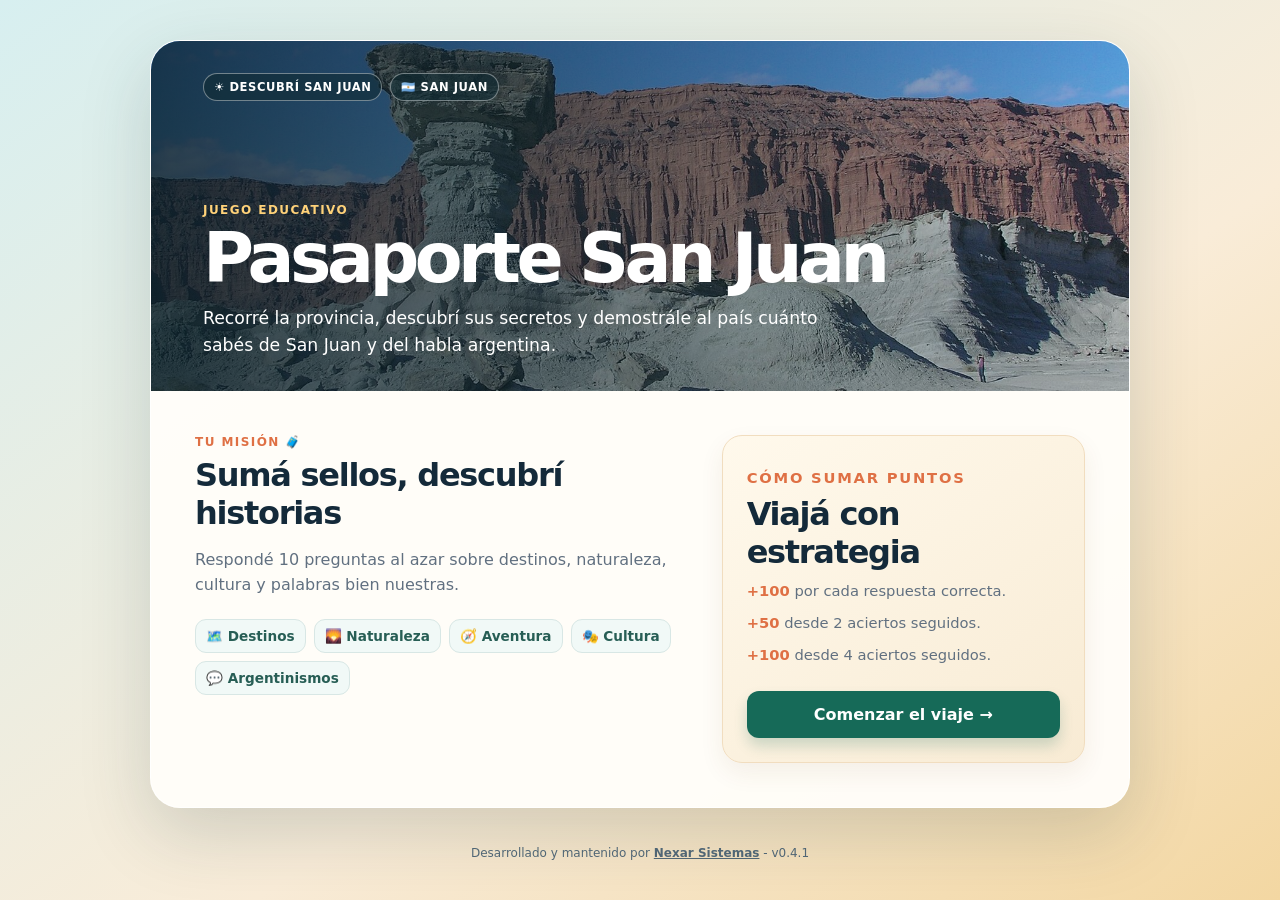
==== index.html @ 7a20f4d1 "fix: estabiliza feedback y transición de preguntas" ====
<!doctype html>
<html lang="es">
  <head>
    <meta charset="UTF-8" />
    <meta name="viewport" content="width=device-width, initial-scale=1.0" />
    <meta name="description" content="Un juego educativo para descubrir San Juan." />
    <title>Pasaporte San Juan</title>
    <link rel="stylesheet" href="css/app.css" />
  </head>
  <body>
    <main class="site-shell">
      <section class="game-card" aria-labelledby="game-title">
        <section id="welcome-screen" class="screen welcome" aria-labelledby="welcome-heading">
          <header class="hero">
            <img src="assets/images/ischigualasto-hero.jpg" alt="Formación rocosa del Parque Provincial Ischigualasto, San Juan" />
            <div class="hero-overlay"></div>
            <div class="hero-content">
              <div class="hero-badges"><span id="seasonal-badge">☀️ Descubrí San Juan</span><span>🇦🇷 San Juan</span></div>
              <p class="eyebrow hero-eyebrow">Juego educativo</p>
              <h1 id="game-title">Pasaporte San Juan</h1>
              <p>Recorré la provincia, descubrí sus secretos y demostrále al país cuánto sabés de San Juan y del habla argentina.</p>
            </div>
          </header>
          <div class="welcome-grid">
            <section class="mission" aria-labelledby="welcome-heading">
              <p class="eyebrow">Tu misión 🧳</p>
              <h2 id="welcome-heading">Sumá sellos, descubrí historias</h2>
              <p>Respondé 10 preguntas al azar sobre destinos, naturaleza, cultura y palabras bien nuestras.</p>
              <ul class="category-cards" aria-label="Categorías del juego">
                <li>🗺️ Destinos</li><li>🌄 Naturaleza</li><li>🧭 Aventura</li><li>🎭 Cultura</li><li>💬 Argentinismos</li>
              </ul>
            </section>
            <aside class="points-card" aria-label="Cómo sumar puntos">
              <p class="eyebrow">Cómo sumar puntos</p>
              <h2>Viajá con estrategia</h2>
              <p><strong>+100</strong> por cada respuesta correcta.</p>
              <p><strong>+50</strong> desde 2 aciertos seguidos.</p>
              <p><strong>+100</strong> desde 4 aciertos seguidos.</p>
              <button id="start-button" class="button button-primary" type="button">Comenzar el viaje <span aria-hidden="true">→</span></button>
              <p id="connection-message" class="connection-message is-hidden" role="status"></p>
            </aside>
          </div>
        </section>

        <section id="game-screen" class="screen is-hidden" aria-live="polite" aria-labelledby="question-heading">
          <div class="stats" aria-label="Estado de la partida">
            <div><span class="stat-label">Progreso</span><strong id="progress-text">1 de 10</strong></div>
            <div><span class="stat-label">Puntaje</span><strong id="score-text">0</strong></div>
            <div><span class="stat-label">Racha</span><strong id="streak-text">0</strong></div>
          </div>
          <div class="progress-track" aria-hidden="true"><div id="progress-bar" class="progress-bar"></div></div>
          <div id="question-layout" class="question-layout">
            <div class="question-header">
              <p id="category-text" class="category"></p>
              <h2 id="question-heading" class="question"></h2>
              <p id="hint-text" class="hint is-hidden"></p>
            </div>
            <div class="question-columns">
              <figure id="question-media" class="question-media">
                <img id="question-image" src="" alt="" />
                <div id="question-media-context" class="question-media-context is-hidden" aria-hidden="true"><img id="question-context-image" src="" alt="" /></div>
                <div id="question-fallback-landscape" class="question-fallback question-fallback-landscape" aria-hidden="true">
                  <img src="assets/images/ischigualasto-hero.jpg" alt="" />
                  <img src="assets/images/parque-el-leoncito.jpg" alt="" />
                  <img src="assets/images/dique-ullum.jpg" alt="" />
                  <span>San Juan</span>
                </div>
                <div id="question-fallback-argentinismos" class="question-fallback question-fallback-argentinismos is-hidden" aria-hidden="true">
                  <span></span><span></span><span></span><span></span>
                </div>
              </figure>
              <div class="question-content">
                <div id="answers" class="answers" role="group" aria-label="Opciones de respuesta"></div>
                <div id="feedback" class="feedback feedback-pending" aria-live="assertive"><span>Elegí una opción para ver el resultado.</span></div>
                <button id="next-button" class="button button-primary" type="button" disabled>Respondé para continuar</button>
              </div>
            </div>
          </div>
        </section>

        <section id="result-screen" class="screen is-hidden" aria-labelledby="result-heading">
          <div class="result-badge" aria-hidden="true">✦</div>
          <p class="eyebrow">Viaje completado</p>
          <h2 id="result-heading">Tu pasaporte tiene nuevos sellos</h2>
          <p id="result-level" class="result-level"></p>
          <p id="result-message" class="result-message"></p>
          <div class="result-stats" aria-label="Resultados de la partida">
            <div><strong id="correct-text">0</strong><span>Aciertos</span></div>
            <div><strong id="final-score-text">0</strong><span>Puntos</span></div>
            <div><strong id="max-streak-text">0</strong><span>Mejor racha</span></div>
          </div>
          <button id="restart-button" class="button button-primary" type="button">Jugar nuevamente <span aria-hidden="true">↻</span></button>
        </section>
      </section>
      <footer class="site-footer">Desarrollado y mantenido por <a href="https://nexarsistemas.com.ar/" target="_blank" rel="noopener noreferrer">Nexar Sistemas</a> - v<span id="app-version">0.4.0</span></footer>
    </main>
    <script src="js/config.js"></script>
    <script src="js/presentation.js"></script>
    <script src="js/supabase-client.js"></script>
    <script src="js/game-engine.js"></script>
    <script src="js/app.js"></script>
    <script>renderPresentation();</script>
  </body>
</html>
---- css/app.css ----
:root { --ink:#142a3a; --muted:#617080; --cream:#fffdf9; --sand:#f7eee0; --sun:#f7af32; --orange:#df7044; --leaf:#166a58; --sky:#d8eef1; --line:#d9e2e4; --white:#fff; }
* { box-sizing:border-box; } body { margin:0; min-width:320px; color:var(--ink); font-family:Inter,ui-sans-serif,system-ui,-apple-system,BlinkMacSystemFont,"Segoe UI",sans-serif; background:linear-gradient(145deg,#d7eff0,#f9ecd8 60%,#f3d7a2); }
button { font:inherit; } button:focus-visible,a:focus-visible { outline:3px solid #0f8ca1; outline-offset:3px; } .site-shell { min-height:100vh; display:grid; place-items:center; padding:28px 16px; }.game-card { width:min(100%,980px); overflow:hidden; border:1px solid rgba(255,255,255,.8); border-radius:30px; background:rgba(255,253,249,.97); box-shadow:0 25px 70px rgba(31,60,67,.18); }.site-footer { grid-column:1;margin:14px 0 0;color:#506675;font-size:.75rem;text-align:center; }.site-footer a { color:inherit;font-weight:700; }.screen { animation:appear .25s ease-out; }.is-hidden { display:none!important; }
.hero { height:350px; position:relative; overflow:hidden; color:#fff; }.hero img { width:100%;height:100%;object-fit:cover; }.hero-overlay { position:absolute;inset:0;background:linear-gradient(90deg,rgba(8,30,39,.83),rgba(9,38,46,.44) 65%,rgba(9,38,46,.18)); }.hero-content { position:absolute;inset:0; display:flex; flex-direction:column; justify-content:flex-end; padding:32px clamp(24px,5vw,52px); }.hero-badges { display:flex;flex-wrap:wrap;gap:8px;margin-bottom:auto; }.hero-badges span { padding:6px 10px;border:1px solid #ffffff66;border-radius:999px;background:#102b3299;font-size:.72rem;font-weight:800;text-transform:uppercase;letter-spacing:.05em; }.eyebrow { margin:0 0 7px;color:var(--orange);font-size:.75rem;font-weight:850;letter-spacing:.12em;text-transform:uppercase; }.hero-eyebrow { color:#ffd279; }.hero h1 { margin:0;font-size:clamp(2.35rem,7vw,4.35rem);line-height:.98;letter-spacing:-.065em; }.hero p:not(.eyebrow) { max-width:620px;margin:13px 0 0;font-size:clamp(.95rem,2vw,1.08rem);line-height:1.55; }
.welcome-grid { display:grid;grid-template-columns:1.25fr .9fr;gap:22px;padding:clamp(24px,5vw,44px); }.mission h2,.points-card h2,.screen h2 { margin:0;font-size:clamp(1.5rem,4vw,2rem);letter-spacing:-.04em; }.mission > p:not(.eyebrow),.points-card > p:not(.eyebrow),.result-message,.hint { color:var(--muted);line-height:1.55; }.category-cards { display:flex;flex-wrap:wrap;gap:8px;padding:0;margin:22px 0 0;list-style:none; }.category-cards li { padding:8px 10px;border:1px solid #d8e7e5;border-radius:11px;background:#f1f9f7;color:#275e55;font-size:.85rem;font-weight:700; }.points-card { align-self:start;padding:24px;border:1px solid #f1ddbf;border-radius:20px;background:linear-gradient(145deg,#fff9ec,#f8ebd4);box-shadow:0 10px 25px #67431613; }.points-card > p { margin:9px 0;font-size:.92rem; }.points-card strong { color:var(--orange); }.button { border:0;border-radius:12px;padding:14px 20px;font-weight:800;cursor:pointer;transition:transform .15s,box-shadow .15s; }.button:hover { transform:translateY(-2px); }.button:disabled { cursor:wait;opacity:.72;transform:none; }.button-primary { width:100%;margin-top:16px;color:#fff;background:var(--leaf);box-shadow:0 8px 14px #166a5833; }.connection-message { margin:12px 0 0;color:#9b3c32;font-size:.9rem;line-height:1.45; }
#game-screen,#result-screen { padding:clamp(24px,5vw,48px); }.screen#game-screen { min-height:clamp(680px,78vh,820px); }.stats { display:grid;grid-template-columns:repeat(3,1fr);gap:10px;padding-bottom:14px; }.stats div { padding:10px;border-radius:12px;background:#f5f8f8;text-align:center; }.stat-label { display:block;color:var(--muted);font-size:.7rem;font-weight:700;text-transform:uppercase; }.stats strong { font-size:1.05rem; }.progress-track { height:8px;margin-bottom:25px;overflow:hidden;border-radius:99px;background:#e5ecee; }.progress-bar { width:0;height:100%;background:linear-gradient(90deg,var(--sun),var(--orange));border-radius:inherit;transition:width .25s; }.category { display:inline-block;margin:0 0 10px;padding:5px 10px;border-radius:99px;background:#fff0ce;color:#915f14;font-size:.8rem;font-weight:800; }.question { min-height:clamp(3.4rem,7vw,4.8rem);margin-bottom:9px!important; }.hint { min-height:2.8rem;margin:0 0 17px;font-size:.92rem;font-style:italic; }.question-media { position:relative;display:grid;place-items:center;height:clamp(165px,22vw,260px);margin:0 0 18px;border-radius:15px;overflow:hidden;background:#edf3f3; }.question-media img { display:block;width:100%;height:100%;object-fit:cover; }.question-media-placeholder { display:none;color:#819397;font-size:.85rem;font-style:italic; }.question-media.is-placeholder { background:linear-gradient(145deg,#eef4f3,#e5eeee); }.question-media.is-placeholder img { display:none; }.question-media.is-placeholder .question-media-placeholder { display:block; }.answers { display:grid;gap:10px; }.answer { display:flex;align-items:center;gap:12px;width:100%;padding:13px;border:1px solid var(--line);border-radius:12px;color:var(--ink);text-align:left;cursor:pointer;background:#fff;transition:border-color .15s,background .15s,transform .15s; }.answer:hover:not(:disabled) { border-color:#78abb9;background:#f5fbfc;transform:translateX(3px); }.answer:disabled { cursor:default; }.answer-letter { display:grid;place-items:center;flex:0 0 28px;height:28px;border-radius:8px;color:#506675;background:#eef4f5;font-size:.8rem;font-weight:800; }.answer.is-correct { border-color:#56a27b;background:#eaf7ef; }.answer.is-correct .answer-letter { color:#fff;background:#3b9167; }.answer.is-wrong { border-color:#d66f65;background:#fff0ee; }.answer.is-wrong .answer-letter { color:#fff;background:#c85851; }.feedback { min-height:clamp(112px,14vw,150px);margin:18px 0 14px;padding:15px;border-left:4px solid;border-radius:8px;line-height:1.45; }.feedback p { margin:6px 0 0;font-size:.92rem; }.feedback-pending { border-color:#cbd9d9;background:#f6f9f8;color:#7b8c8d; }.feedback-correct { border-color:#3b9167;background:#edf9f1; }.feedback-wrong { border-color:#c85851;background:#fff2f0; }.result-badge { display:grid;place-items:center;width:64px;height:64px;margin:0 auto 8px;border-radius:18px;background:var(--sun);color:#fff;font-size:35px;box-shadow:0 8px 18px #f5a62355; }.result-level { color:var(--orange)!important;font-size:1.2rem;font-weight:800; }.result-message { max-width:440px;margin:0 auto 24px!important; }.result-stats { display:grid;grid-template-columns:repeat(3,1fr);gap:10px;margin:24px 0; }.result-stats div { padding:16px 7px;border-radius:14px;background:#f7f3e8; }.result-stats strong { display:block;color:var(--orange);font-size:1.35rem; }.result-stats span { display:block;margin-top:3px;color:var(--muted);font-size:.75rem;font-weight:700; }.screen#result-screen { text-align:center; } @keyframes appear { from { opacity:0;transform:translateY(6px); } to { opacity:1;transform:none; } }
@media (max-width:680px) { .site-shell { padding:0;place-items:stretch; }.game-card { border-radius:0;min-height:100vh; }.hero { height:410px; }.hero-content { padding:22px; }.welcome-grid { grid-template-columns:1fr;padding:25px 20px 34px; }.points-card { padding:21px; }.stats { gap:6px; }.stats div { padding:8px 3px; }.stats strong { font-size:.95rem; }.screen#game-screen { min-height:calc(100vh - 40px); }.result-stats { gap:6px; } }

/* La pregunta se compone en dos columnas sin cambiar la identidad visual. */
.screen#game-screen { min-height:unset; }
.question-layout { display:block; transition:opacity .18s ease,transform .18s ease; }
.question-layout.is-changing { opacity:0; transform:translateY(6px); }
.question-header { min-height:clamp(156px,15vw,190px); }
.question-header .question { min-height:clamp(3.1rem,5vw,4.1rem); }
.question-columns { display:grid; grid-template-columns:minmax(300px,.78fr) minmax(0,1.55fr); gap:clamp(22px,4vw,42px); align-items:start; }
.question-media { height:clamp(210px,18vw,230px); margin:0; }
.question-media img { width:100%; height:100%; object-fit:cover; }
.question-media-context { position:absolute; right:10px; bottom:10px; z-index:1; width:34%; height:42%; overflow:hidden; border:3px solid var(--white); border-radius:10px; box-shadow:0 6px 14px #142a3a33; }
.question-media-context img { display:block; width:100%; height:100%; object-fit:cover; }
.question-media.is-placeholder .question-fallback img { display:block; }
.question-fallback { position:absolute; inset:0; overflow:hidden; }
.question-fallback-landscape { display:grid; grid-template-columns:1.2fr 1fr; grid-template-rows:1fr 1fr; gap:3px; background:var(--sky); }
.question-fallback-landscape img { min-width:0; min-height:0; object-fit:cover; filter:saturate(.82); }
.question-fallback-landscape img:first-child { grid-row:1 / 3; }
.question-fallback-landscape span { position:absolute; right:12px; bottom:10px; padding:5px 9px; border-radius:999px; color:#fff; background:#142a3acc; font-size:.72rem; font-weight:800; letter-spacing:.08em; text-transform:uppercase; }
.question-fallback-argentinismos { display:flex; flex-wrap:wrap; align-content:center; justify-content:center; gap:7px; padding:18px; background:linear-gradient(145deg,#fff9ec,#f8ebd4); }
.question-fallback-argentinismos::before { content:'☕'; position:absolute; top:12px; left:16px; color:var(--orange); font-size:2rem; opacity:.55; }
.question-fallback-argentinismos::after { content:'Palabras bien nuestras'; position:absolute; right:12px; bottom:12px; color:#915f14; font-size:.7rem; font-weight:800; letter-spacing:.06em; text-transform:uppercase; }
.question-fallback-argentinismos span { padding:7px 10px; border:1px solid #e7c887; border-radius:999px; color:#895b13; background:#fffdf9cc; font-size:.8rem; font-weight:800; }
.question-fallback-argentinismos span::after { content:''; }
.question-fallback-argentinismos span:nth-child(1)::before { content:'mate'; }
.question-fallback-argentinismos span:nth-child(2)::before { content:'bondi'; }
.question-fallback-argentinismos span:nth-child(3)::before { content:'laburo'; }
.question-fallback-argentinismos span:nth-child(4)::before { content:'che'; }
.question-fallback-argentinismos span { font-size:0; }
.question-fallback-argentinismos span::before { font-size:.8rem; }
.question-content { min-width:0; }
.feedback { min-height:129px; }
@media (max-width:680px) {
  .screen#game-screen { min-height:unset; }
  .question-header { min-height:0; }
  .question-columns { grid-template-columns:1fr; gap:20px; }
  .question-media { height:clamp(165px,46vw,205px); }
  .question-media-context { right:8px; bottom:8px; width:38%; height:40%; border-width:2px; }
  .feedback { min-height:156px; }
  .question-content { display:contents; }
  .question-media { order:0; }
  .question-content .answers { order:4; }
  .question-content .feedback { order:5; }
  .question-content #next-button { order:6; }
}
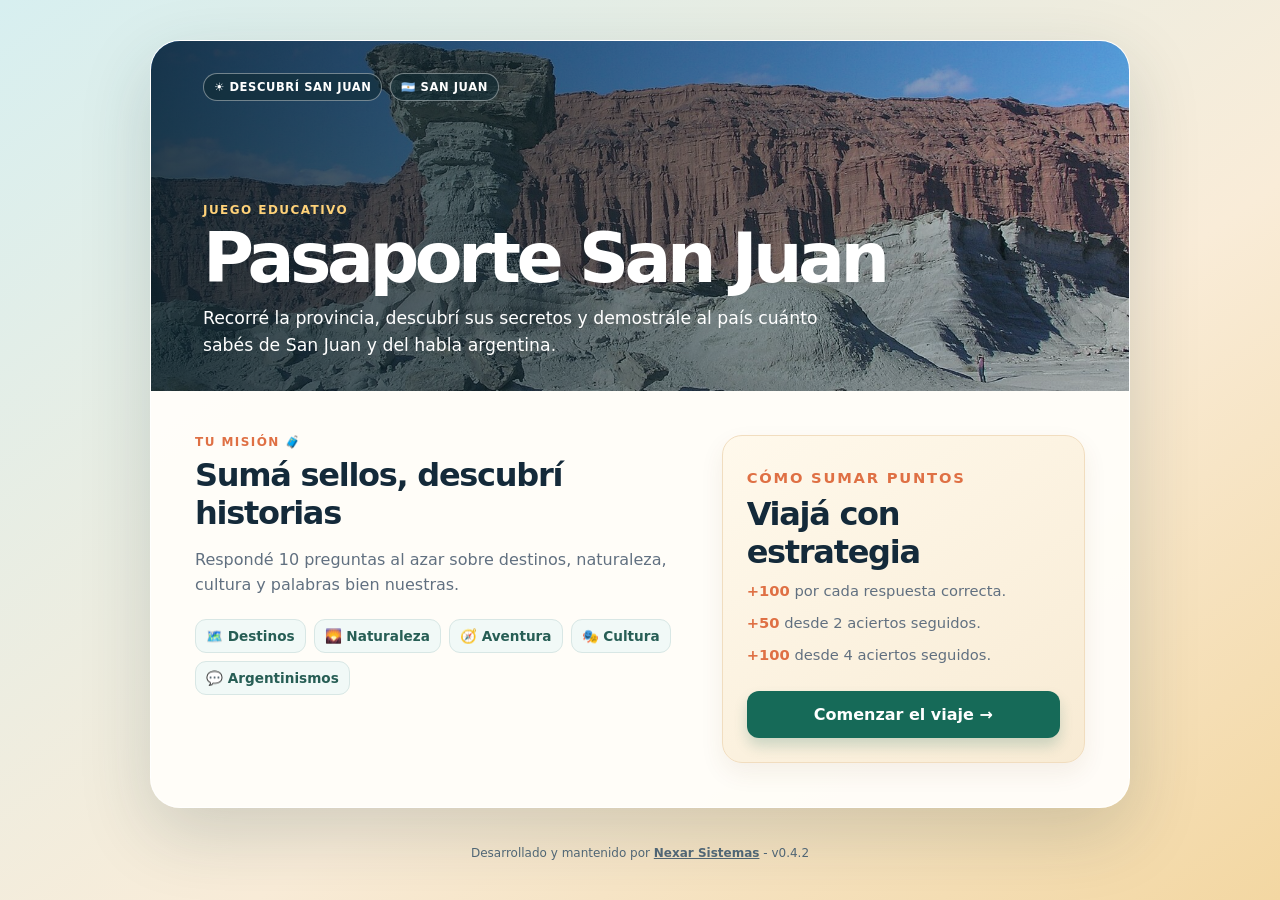
==== commit ea7ce377: "chore: prepara versión 0.4.2" ====
--- a/index.html
+++ b/index.html
@@ -92,7 +92,7 @@
           <button id="restart-button" class="button button-primary" type="button">Jugar nuevamente <span aria-hidden="true">↻</span></button>
         </section>
       </section>
-      <footer class="site-footer">Desarrollado y mantenido por <a href="https://nexarsistemas.com.ar/" target="_blank" rel="noopener noreferrer">Nexar Sistemas</a> - v<span id="app-version">0.4.0</span></footer>
+      <footer class="site-footer">Desarrollado y mantenido por <a href="https://nexarsistemas.com.ar/" target="_blank" rel="noopener noreferrer">Nexar Sistemas</a> - v<span id="app-version">0.4.2</span></footer>
     </main>
     <script src="js/config.js"></script>
     <script src="js/presentation.js"></script>
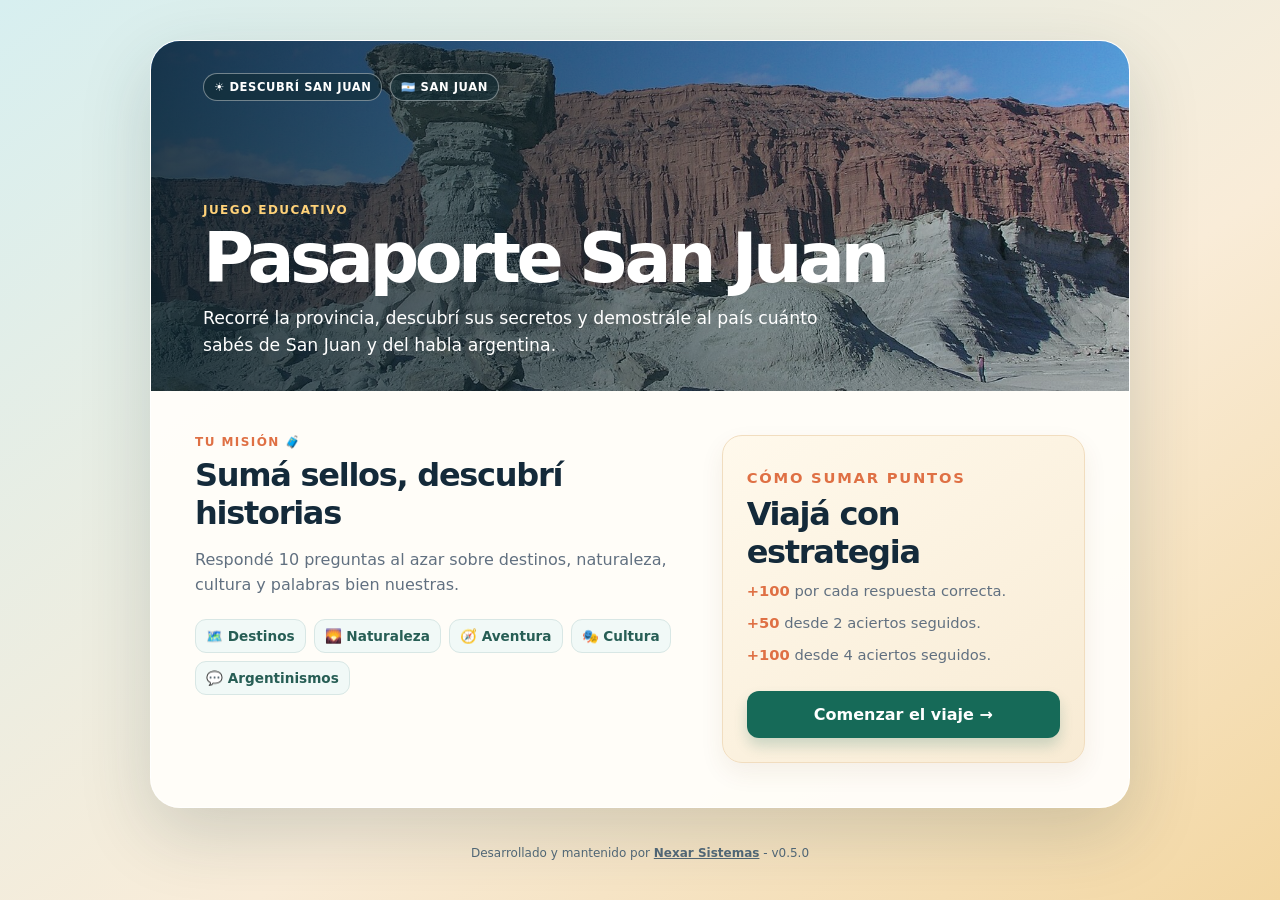
==== commit 142d24fe: "chore: prepara versión 0.5.0" ====
--- a/index.html
+++ b/index.html
@@ -92,7 +92,7 @@
           <button id="restart-button" class="button button-primary" type="button">Jugar nuevamente <span aria-hidden="true">↻</span></button>
         </section>
       </section>
-      <footer class="site-footer">Desarrollado y mantenido por <a href="https://nexarsistemas.com.ar/" target="_blank" rel="noopener noreferrer">Nexar Sistemas</a> - v<span id="app-version">0.4.2</span></footer>
+      <footer class="site-footer">Desarrollado y mantenido por <a href="https://nexarsistemas.com.ar/" target="_blank" rel="noopener noreferrer">Nexar Sistemas</a> - v<span id="app-version">0.5.0</span></footer>
     </main>
     <script src="js/config.js"></script>
     <script src="js/presentation.js"></script>
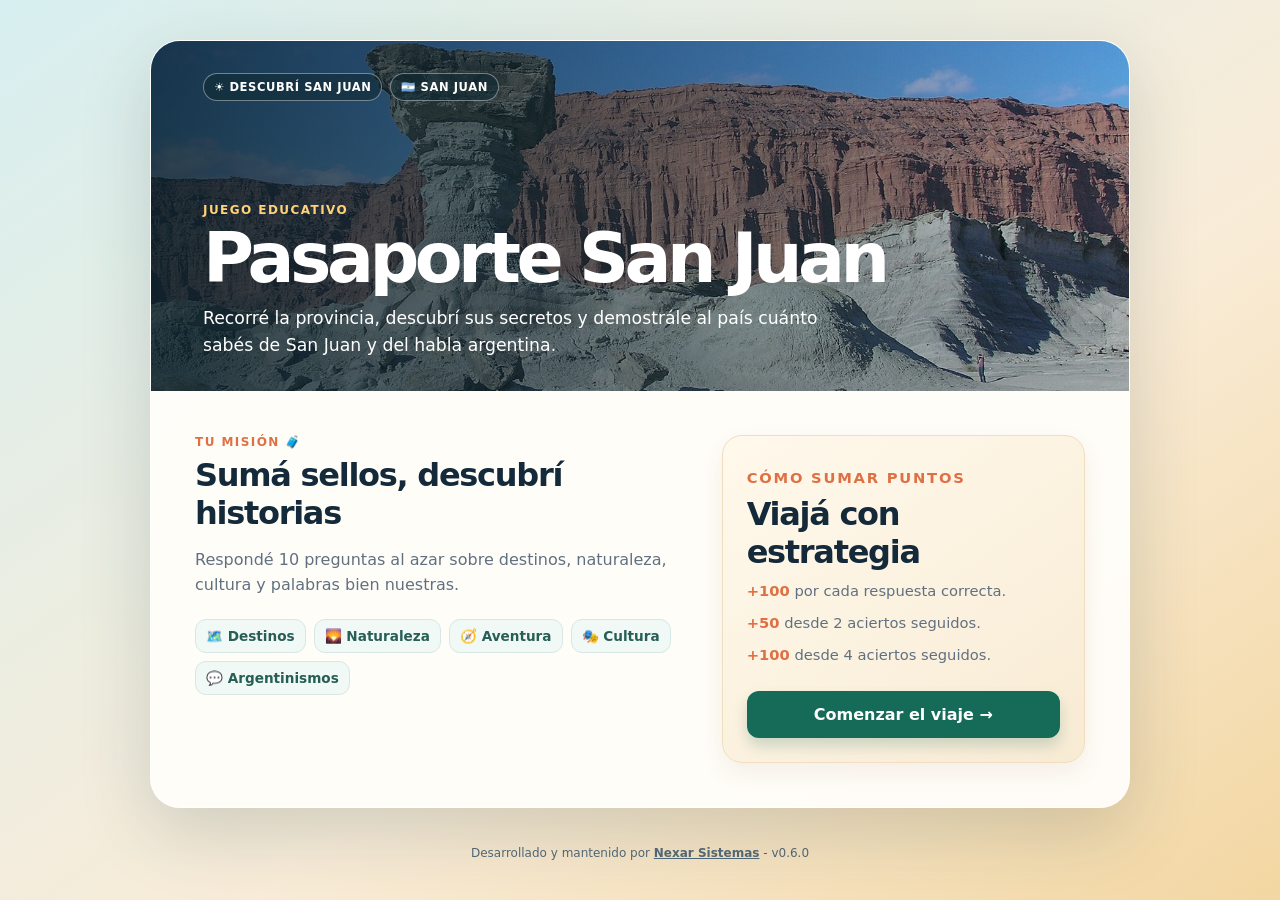
==== commit 1de89e5f: "chore: prepara versión 0.6.0" ====
--- a/index.html
+++ b/index.html
@@ -92,7 +92,7 @@
           <button id="restart-button" class="button button-primary" type="button">Jugar nuevamente <span aria-hidden="true">↻</span></button>
         </section>
       </section>
-      <footer class="site-footer">Desarrollado y mantenido por <a href="https://nexarsistemas.com.ar/" target="_blank" rel="noopener noreferrer">Nexar Sistemas</a> - v<span id="app-version">0.5.0</span></footer>
+      <footer class="site-footer">Desarrollado y mantenido por <a href="https://nexarsistemas.com.ar/" target="_blank" rel="noopener noreferrer">Nexar Sistemas</a> - v<span id="app-version">0.6.0</span></footer>
     </main>
     <script src="js/config.js"></script>
     <script src="js/presentation.js"></script>
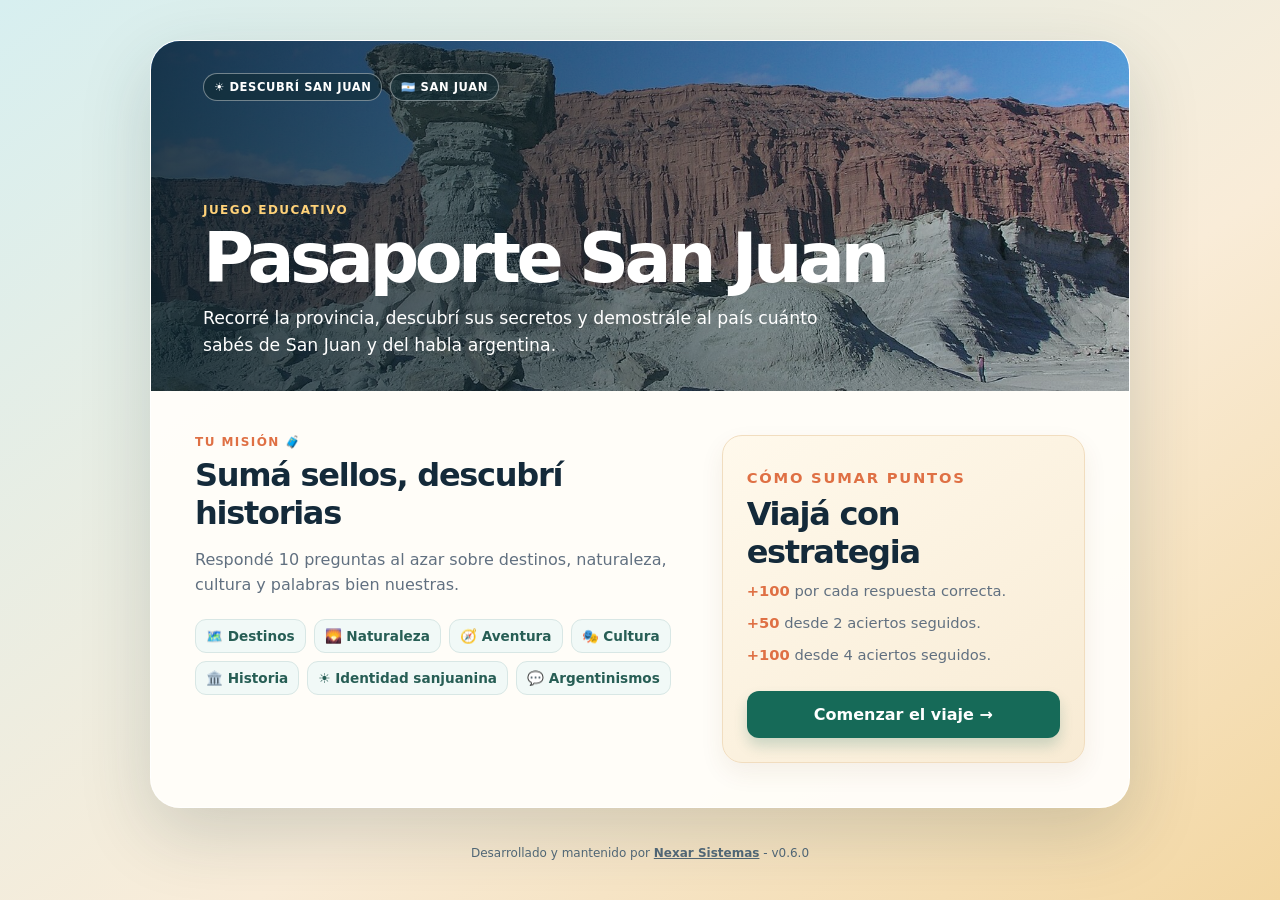
==== commit 2fd7a1bb: "fix: muestra todas las categorías en el inicio" ====
--- a/index.html
+++ b/index.html
@@ -27,7 +27,7 @@
               <h2 id="welcome-heading">Sumá sellos, descubrí historias</h2>
               <p>Respondé 10 preguntas al azar sobre destinos, naturaleza, cultura y palabras bien nuestras.</p>
               <ul class="category-cards" aria-label="Categorías del juego">
-                <li>🗺️ Destinos</li><li>🌄 Naturaleza</li><li>🧭 Aventura</li><li>🎭 Cultura</li><li>💬 Argentinismos</li>
+                <li>🗺️ Destinos</li><li>🌄 Naturaleza</li><li>🧭 Aventura</li><li>🎭 Cultura</li><li>🏛️ Historia</li><li>☀️ Identidad sanjuanina</li><li>💬 Argentinismos</li>
               </ul>
             </section>
             <aside class="points-card" aria-label="Cómo sumar puntos">
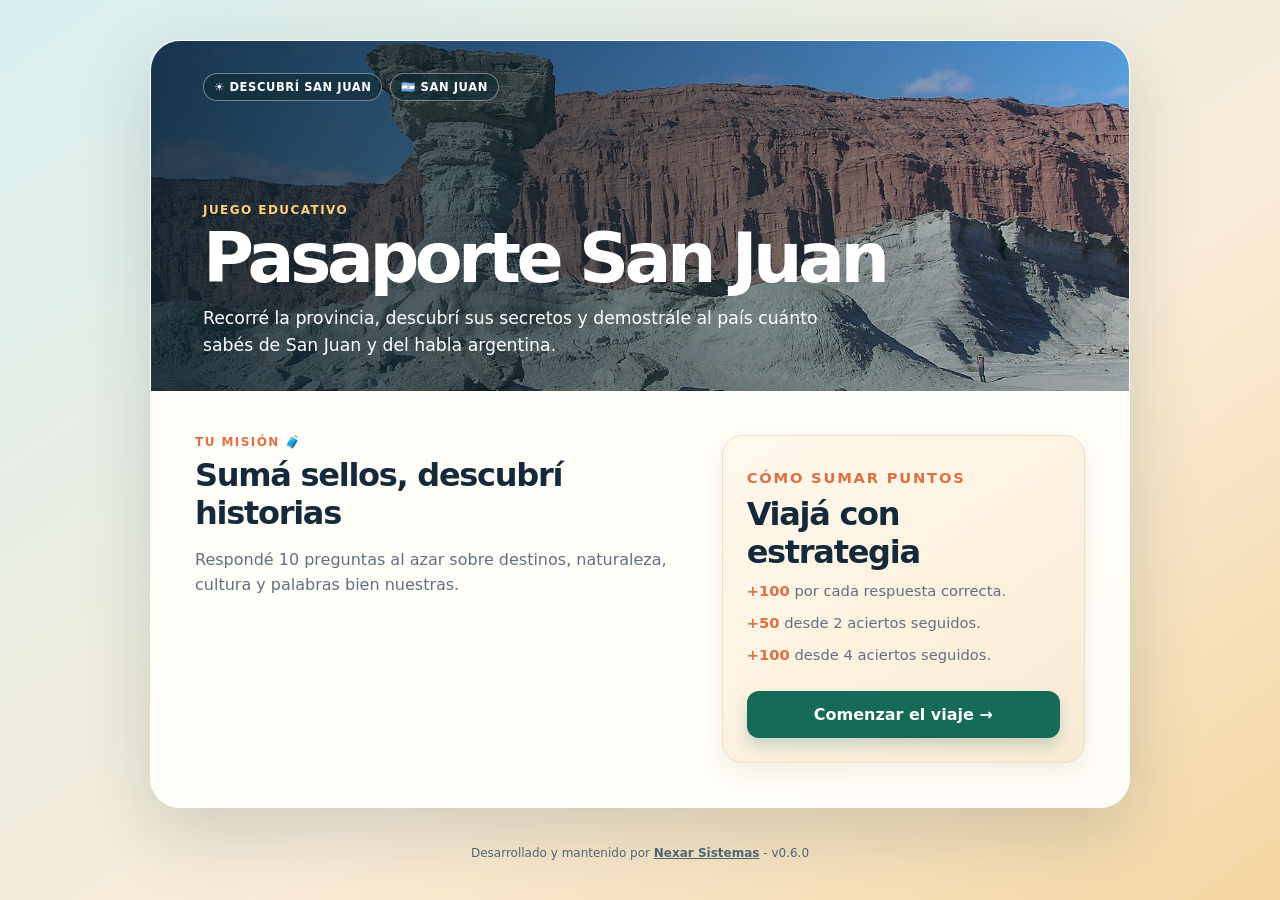
==== commit 37aebe5d: "fix: carga categorías públicas en el inicio" ====
--- a/index.html
+++ b/index.html
@@ -26,9 +26,7 @@
               <p class="eyebrow">Tu misión 🧳</p>
               <h2 id="welcome-heading">Sumá sellos, descubrí historias</h2>
               <p>Respondé 10 preguntas al azar sobre destinos, naturaleza, cultura y palabras bien nuestras.</p>
-              <ul class="category-cards" aria-label="Categorías del juego">
-                <li>🗺️ Destinos</li><li>🌄 Naturaleza</li><li>🧭 Aventura</li><li>🎭 Cultura</li><li>🏛️ Historia</li><li>☀️ Identidad sanjuanina</li><li>💬 Argentinismos</li>
-              </ul>
+              <ul id="category-cards" class="category-cards" aria-label="Categorías del juego"></ul>
             </section>
             <aside class="points-card" aria-label="Cómo sumar puntos">
               <p class="eyebrow">Cómo sumar puntos</p>
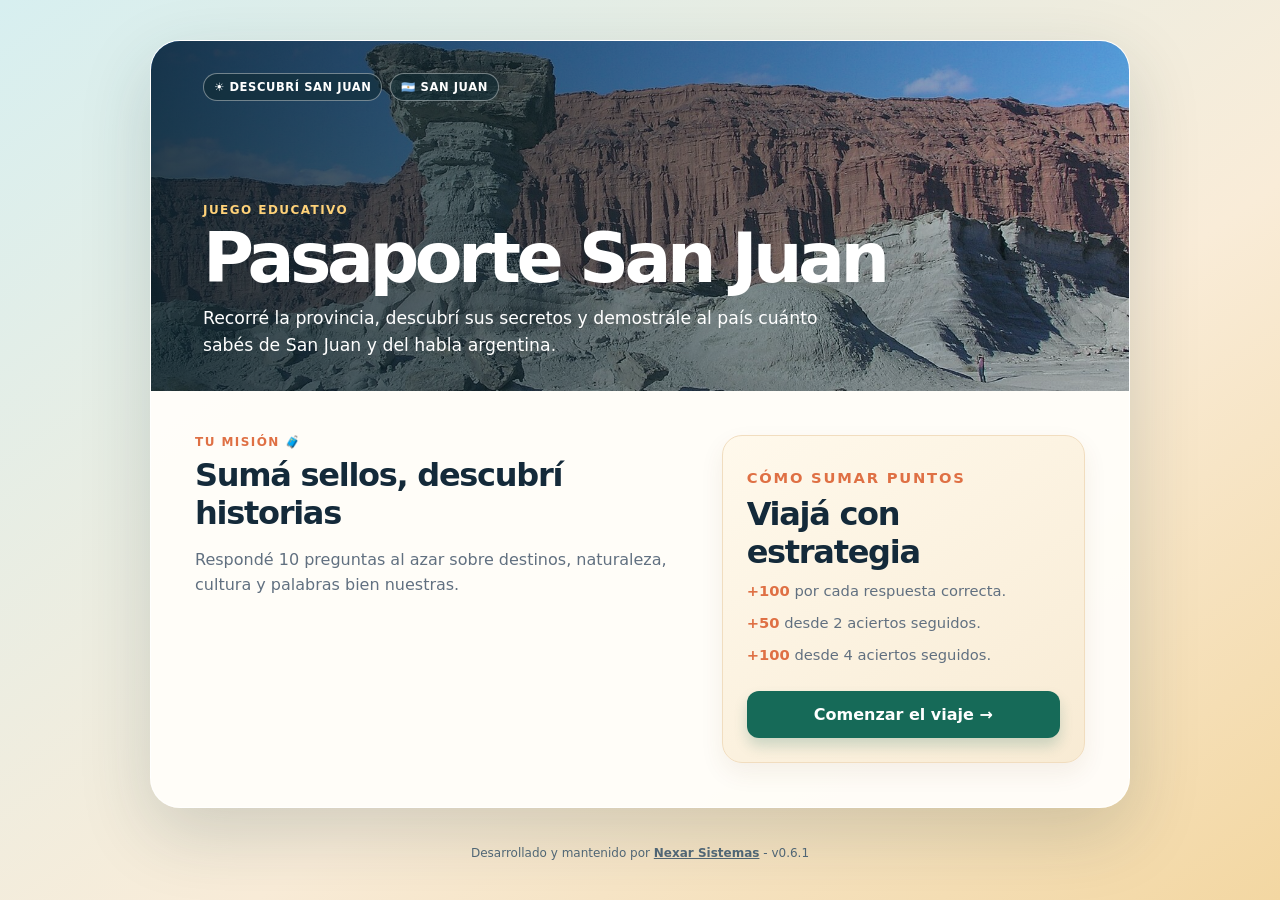
==== commit 89eed775: "chore: actualiza versión visible" ====
--- a/index.html
+++ b/index.html
@@ -56,16 +56,7 @@
             <div class="question-columns">
               <figure id="question-media" class="question-media">
                 <img id="question-image" src="" alt="" />
-                <div id="question-media-context" class="question-media-context is-hidden" aria-hidden="true"><img id="question-context-image" src="" alt="" /></div>
-                <div id="question-fallback-landscape" class="question-fallback question-fallback-landscape" aria-hidden="true">
-                  <img src="assets/images/ischigualasto-hero.jpg" alt="" />
-                  <img src="assets/images/parque-el-leoncito.jpg" alt="" />
-                  <img src="assets/images/dique-ullum.jpg" alt="" />
-                  <span>San Juan</span>
-                </div>
-                <div id="question-fallback-argentinismos" class="question-fallback question-fallback-argentinismos is-hidden" aria-hidden="true">
-                  <span></span><span></span><span></span><span></span>
-                </div>
+                <figcaption id="question-image-caption" class="question-image-caption is-hidden">Imagen ilustrativa</figcaption>
               </figure>
               <div class="question-content">
                 <div id="answers" class="answers" role="group" aria-label="Opciones de respuesta"></div>
@@ -90,7 +81,7 @@
           <button id="restart-button" class="button button-primary" type="button">Jugar nuevamente <span aria-hidden="true">↻</span></button>
         </section>
       </section>
-      <footer class="site-footer">Desarrollado y mantenido por <a href="https://nexarsistemas.com.ar/" target="_blank" rel="noopener noreferrer">Nexar Sistemas</a> - v<span id="app-version">0.6.0</span></footer>
+      <footer class="site-footer">Desarrollado y mantenido por <a href="https://nexarsistemas.com.ar/" target="_blank" rel="noopener noreferrer">Nexar Sistemas</a> - v<span id="app-version">0.6.1</span></footer>
     </main>
     <script src="js/config.js"></script>
     <script src="js/presentation.js"></script>
--- a/css/app.css
+++ b/css/app.css
@@ -15,25 +15,8 @@
 .question-columns { display:grid; grid-template-columns:minmax(300px,.78fr) minmax(0,1.55fr); gap:clamp(22px,4vw,42px); align-items:start; }
 .question-media { height:clamp(210px,18vw,230px); margin:0; }
 .question-media img { width:100%; height:100%; object-fit:cover; }
-.question-media-context { position:absolute; right:10px; bottom:10px; z-index:1; width:34%; height:42%; overflow:hidden; border:3px solid var(--white); border-radius:10px; box-shadow:0 6px 14px #142a3a33; }
-.question-media-context img { display:block; width:100%; height:100%; object-fit:cover; }
-.question-media.is-placeholder .question-fallback img { display:block; }
-.question-fallback { position:absolute; inset:0; overflow:hidden; }
-.question-fallback-landscape { display:grid; grid-template-columns:1.2fr 1fr; grid-template-rows:1fr 1fr; gap:3px; background:var(--sky); }
-.question-fallback-landscape img { min-width:0; min-height:0; object-fit:cover; filter:saturate(.82); }
-.question-fallback-landscape img:first-child { grid-row:1 / 3; }
-.question-fallback-landscape span { position:absolute; right:12px; bottom:10px; padding:5px 9px; border-radius:999px; color:#fff; background:#142a3acc; font-size:.72rem; font-weight:800; letter-spacing:.08em; text-transform:uppercase; }
-.question-fallback-argentinismos { display:flex; flex-wrap:wrap; align-content:center; justify-content:center; gap:7px; padding:18px; background:linear-gradient(145deg,#fff9ec,#f8ebd4); }
-.question-fallback-argentinismos::before { content:'☕'; position:absolute; top:12px; left:16px; color:var(--orange); font-size:2rem; opacity:.55; }
-.question-fallback-argentinismos::after { content:'Palabras bien nuestras'; position:absolute; right:12px; bottom:12px; color:#915f14; font-size:.7rem; font-weight:800; letter-spacing:.06em; text-transform:uppercase; }
-.question-fallback-argentinismos span { padding:7px 10px; border:1px solid #e7c887; border-radius:999px; color:#895b13; background:#fffdf9cc; font-size:.8rem; font-weight:800; }
-.question-fallback-argentinismos span::after { content:''; }
-.question-fallback-argentinismos span:nth-child(1)::before { content:'mate'; }
-.question-fallback-argentinismos span:nth-child(2)::before { content:'bondi'; }
-.question-fallback-argentinismos span:nth-child(3)::before { content:'laburo'; }
-.question-fallback-argentinismos span:nth-child(4)::before { content:'che'; }
-.question-fallback-argentinismos span { font-size:0; }
-.question-fallback-argentinismos span::before { font-size:.8rem; }
+.question-image-caption { position:absolute; right:10px; bottom:10px; padding:5px 9px; border-radius:999px; color:#fff; background:#142a3acc; font-size:.72rem; font-weight:800; }
+.question-media.is-placeholder img { display:block; }
 .question-content { min-width:0; }
 .feedback { min-height:129px; }
 @media (max-width:680px) {
@@ -41,7 +24,6 @@
   .question-header { min-height:0; }
   .question-columns { grid-template-columns:1fr; gap:20px; }
   .question-media { height:clamp(165px,46vw,205px); }
-  .question-media-context { right:8px; bottom:8px; width:38%; height:40%; border-width:2px; }
   .feedback { min-height:156px; }
   .question-content { display:contents; }
   .question-media { order:0; }
